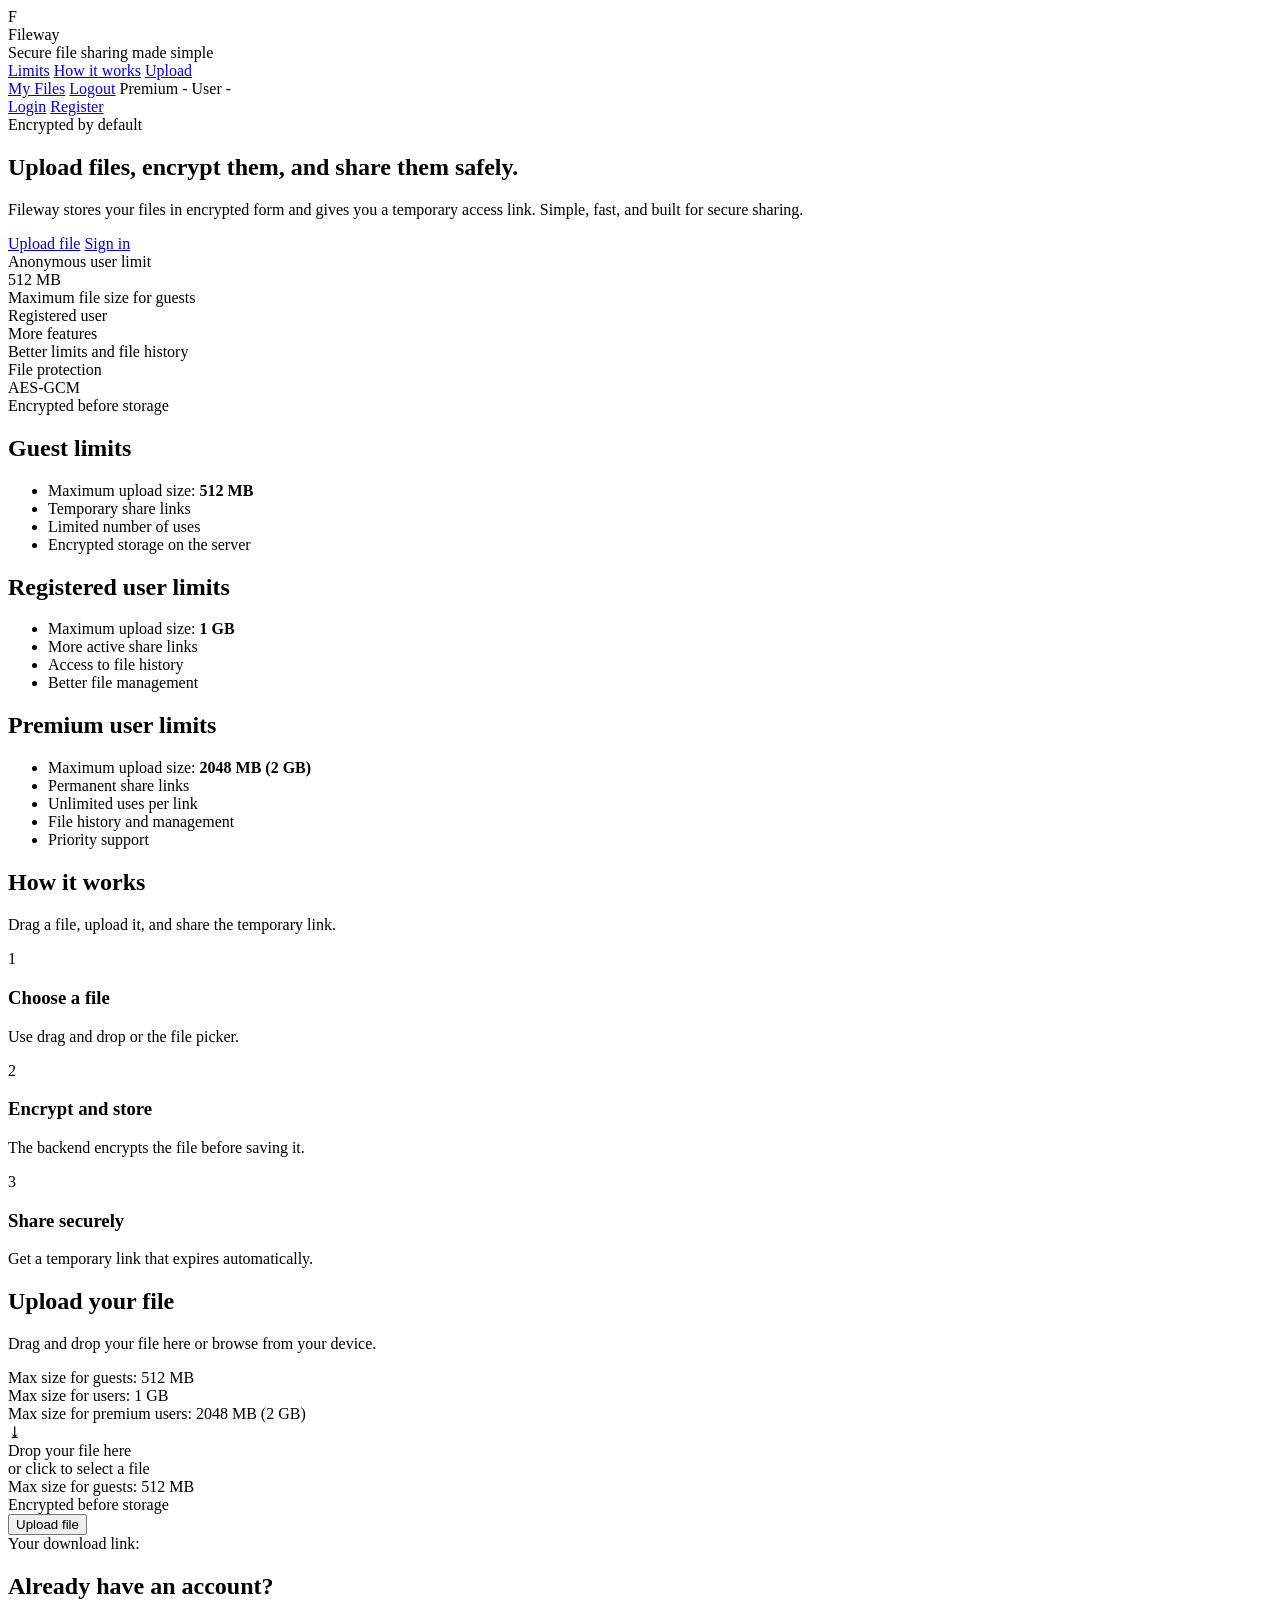
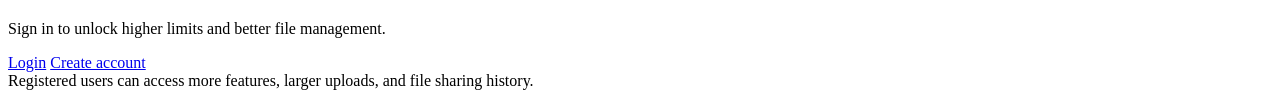
==== src/main/resources/templates/index.html @ 6db25eec "init project" ====
<!doctype html>
<html lang="en" xmlns:th="http://www.thymeleaf.org">
<head>
    <meta charset="UTF-8" />
    <meta name="viewport" content="width=device-width, initial-scale=1.0" />
    <meta http-equiv="X-UA-Compatible" content="ie=edge" />
    <link rel="stylesheet" th:href="@{/css/index.css}">
    <title>Fileway - secure way for your files</title>
</head>
<body>
<header class="topbar">
    <div class="brand">
        <div class="brand__logo">F</div>
        <div>
            <div class="brand__name">Fileway</div>
            <div class="brand__tagline">Secure file sharing made simple</div>
        </div>
    </div>

    <nav class="topbar__nav">
        <a href="#limits">Limits</a>
        <a href="#how-it-works">How it works</a>
        <a href="#upload">Upload</a>
        <div th:if="${isLoggedIn}">
            <a href="/my-files">My Files</a>
            <a href="/logout">Logout</a>

            <span th:if="${isPremium}" class="user-status premium">
            Premium - <span th:text="${user.email}"></span>
        </span>

                <span th:unless="${isPremium}" class="user-status">
            User - <span th:text="${user.email}"></span>
        </span>
            </div>

            <div th:unless="${isLoggedIn}">
                <a href="#login">Login</a>
                <a href="/register">Register</a>
            </div>
    </nav>
</header>

<main class="page">
    <section class="hero">
        <div class="hero__content">
            <span class="hero__badge">Encrypted by default</span>
            <h1>Upload files, encrypt them, and share them safely.</h1>
            <p>
                Fileway stores your files in encrypted form and gives you a temporary access link.
                Simple, fast, and built for secure sharing.
            </p>

            <div class="hero__actions">
                <a class="btn btn--primary" href="#upload">Upload file</a>
                <a class="btn btn--secondary" href="#login">Sign in</a>
            </div>
        </div>

        <aside class="hero__panel">
            <div class="stat-card">
                <div class="stat-card__label">Anonymous user limit</div>
                <div class="stat-card__value">512 MB</div>
                <div class="stat-card__note">Maximum file size for guests</div>
            </div>
            <div class="stat-card">
                <div class="stat-card__label">Registered user</div>
                <div class="stat-card__value">More features</div>
                <div class="stat-card__note">Better limits and file history</div>
            </div>
            <div class="stat-card">
                <div class="stat-card__label">File protection</div>
                <div class="stat-card__value">AES-GCM</div>
                <div class="stat-card__note">Encrypted before storage</div>
            </div>
        </aside>
    </section>

    <section class="info-grid" id="limits">
        <article class="info-card" >
            <h2>Guest limits</h2>
            <ul>
                <li>Maximum upload size: <strong>512 MB</strong></li>
                <li>Temporary share links</li>
                <li>Limited number of uses</li>
                <li>Encrypted storage on the server</li>
            </ul>
        </article>

        <article class="info-card">
            <h2>Registered user limits</h2>
            <ul>
                <li>Maximum upload size: <strong>1 GB</strong></li>
                <li>More active share links</li>
                <li>Access to file history</li>
                <li>Better file management</li>
            </ul>
        </article>

        <article class="info-card">
            <h2>Premium user limits</h2>
            <ul>
                <li>Maximum upload size: <strong>2048 MB (2 GB)</strong></li>
                <li>Permanent share links</li>
                <li>Unlimited uses per link</li>
                <li>File history and management</li>
                <li>Priority support</li>
            </ul>
        </article>
    </section>

    <section class="panel" id="how-it-works">
        <div class="panel__header">
            <h2>How it works</h2>
            <p>Drag a file, upload it, and share the temporary link.</p>
        </div>
        <div class="steps">
            <div class="step">
                <span class="step__number">1</span>
                <h3>Choose a file</h3>
                <p>Use drag and drop or the file picker.</p>
            </div>
            <div class="step">
                <span class="step__number">2</span>
                <h3>Encrypt and store</h3>
                <p>The backend encrypts the file before saving it.</p>
            </div>
            <div class="step">
                <span class="step__number">3</span>
                <h3>Share securely</h3>
                <p>Get a temporary link that expires automatically.</p>
            </div>
        </div>
    </section>

    <section class="upload-section" id="upload">
        <div class="upload-card">
            <div class="panel__header">
                <h2>Upload your file</h2>
                <p>Drag and drop your file here or browse from your device.</p>
            </div>
            <div class="dropzone__hint" th:if="${!isLoggedIn}">Max size for guests: 512 MB</div>
            <div class="dropzone__hint" th:if="${isLoggedIn and !isPremium}">Max size for users: 1 GB</div>
            <div class="dropzone__hint" th:if="${isPremium}">Max size for premium users: 2048 MB (2 GB)</div>
            <form action="/upload" method="POST" enctype="multipart/form-data" class="upload-form">
                <input type="hidden" th:name="${_csrf.parameterName}" th:value="${_csrf.token}">
                <div class="dropzone" id="dropzone">
                    <input id="file" type="file" name="file" hidden />
                    <div class="dropzone__icon">⤓</div>
                    <div class="dropzone__title">Drop your file here</div>
                    <div class="dropzone__subtitle">or click to select a file</div>
                    <div class="dropzone__hint">Max size for guests: 512 MB</div>
                </div>

                <div class="upload-meta">
                    <span>Encrypted before storage</span>
                </div>

                <input type="submit" value="Upload file" class="btn btn--primary btn--full" />

                <div th:if="${successMessage}" class="alert alert-success" th:text="${successMessage}"></div>

                <div th:if="${linkOnFile}" class="link-box">
                    <div class="link-box__title">Your download link:</div>
                    <a th:href="${linkOnFile}" th:text="${linkOnFile}"></a>
                </div>

                <div th:if="${errorMessage}" class="alert alert-error" th:text="${errorMessage}"></div>
            </form>
        </div>
        <div class="login-card" id="login">
            <div class="panel__header">
                <h2>Already have an account?</h2>
                <p>Sign in to unlock higher limits and better file management.</p>
            </div>

            <div class="login-card__actions">
                <a class="btn btn--secondary btn--full" href="/login">Login</a>
                <a class="btn btn--ghost btn--full" href="/register">Create account</a>
            </div>

            <div class="login-card__note">
                Registered users can access more features, larger uploads, and file sharing history.
            </div>
        </div>
    </section>
</main>

<script>
    const dropzone = document.getElementById('dropzone');
    const fileInput = document.getElementById('file');

    if (dropzone && fileInput) {
        dropzone.addEventListener('click', () => fileInput.click());

        dropzone.addEventListener('dragover', (event) => {
            event.preventDefault();
            dropzone.classList.add('is-dragover');
        });

        dropzone.addEventListener('dragleave', () => {
            dropzone.classList.remove('is-dragover');
        });

        dropzone.addEventListener('drop', (event) => {
            event.preventDefault();
            dropzone.classList.remove('is-dragover');
            if (event.dataTransfer.files.length > 0) {
                fileInput.files = event.dataTransfer.files;
                dropzone.querySelector('.dropzone__title').textContent = event.dataTransfer.files[0].name;
                dropzone.querySelector('.dropzone__subtitle').textContent = 'File selected';
            }
        });

        fileInput.addEventListener('change', () => {
            if (fileInput.files.length > 0) {
                dropzone.querySelector('.dropzone__title').textContent = fileInput.files[0].name;
                dropzone.querySelector('.dropzone__subtitle').textContent = 'File selected';
            }
        });
    }
</script>
</body>
</html>
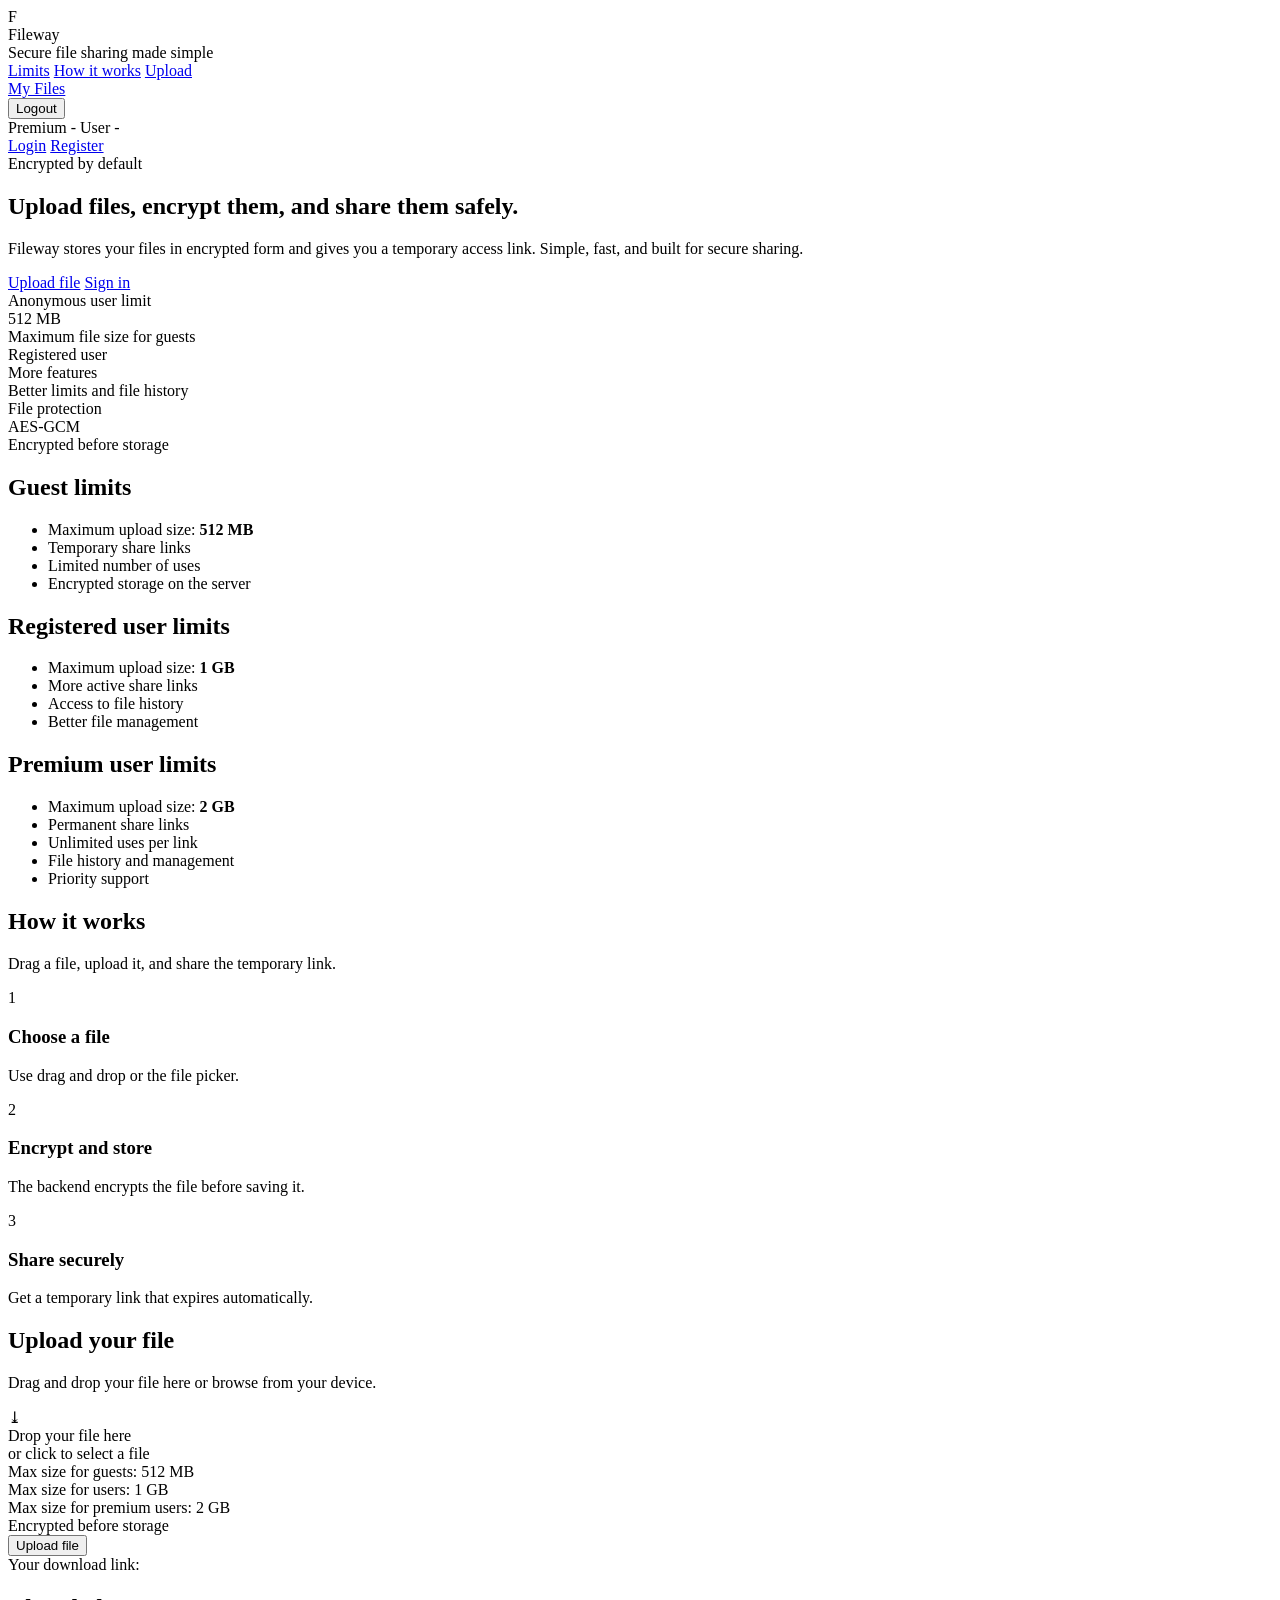
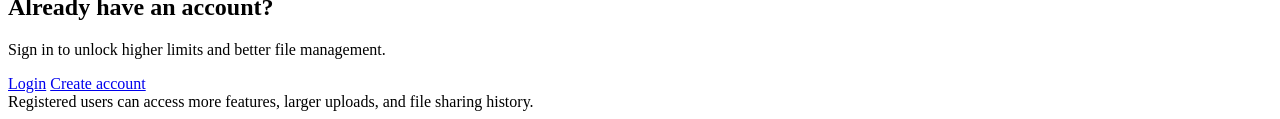
==== commit 9028e190: "1. Refactor exception messages 2. Change file-user relation logic 3. Fix UI bugs 4. Add user-files p" ====
--- a/src/main/resources/templates/index.html
+++ b/src/main/resources/templates/index.html
@@ -1,5 +1,5 @@
 <!doctype html>
-<html lang="en" xmlns:th="http://www.thymeleaf.org">
+<html lang="en" xmlns:th="https://www.thymeleaf.org">
 <head>
     <meta charset="UTF-8" />
     <meta name="viewport" content="width=device-width, initial-scale=1.0" />
@@ -23,7 +23,9 @@
         <a href="#upload">Upload</a>
         <div th:if="${isLoggedIn}">
             <a href="/my-files">My Files</a>
-            <a href="/logout">Logout</a>
+            <form th:action="@{/logout}" method="post">
+                <a><button type="submit">Logout</button></a>
+            </form>
 
             <span th:if="${isPremium}" class="user-status premium">
             Premium - <span th:text="${user.email}"></span>
@@ -100,7 +102,7 @@
         <article class="info-card">
             <h2>Premium user limits</h2>
             <ul>
-                <li>Maximum upload size: <strong>2048 MB (2 GB)</strong></li>
+                <li>Maximum upload size: <strong>2 GB</strong></li>
                 <li>Permanent share links</li>
                 <li>Unlimited uses per link</li>
                 <li>File history and management</li>
@@ -133,15 +135,13 @@
         </div>
     </section>
 
-    <section class="upload-section" id="upload">
+    <section th:class="${isLoggedIn} ? '' : 'upload-section'" id="upload">
+
         <div class="upload-card">
             <div class="panel__header">
                 <h2>Upload your file</h2>
                 <p>Drag and drop your file here or browse from your device.</p>
             </div>
-            <div class="dropzone__hint" th:if="${!isLoggedIn}">Max size for guests: 512 MB</div>
-            <div class="dropzone__hint" th:if="${isLoggedIn and !isPremium}">Max size for users: 1 GB</div>
-            <div class="dropzone__hint" th:if="${isPremium}">Max size for premium users: 2048 MB (2 GB)</div>
             <form action="/upload" method="POST" enctype="multipart/form-data" class="upload-form">
                 <input type="hidden" th:name="${_csrf.parameterName}" th:value="${_csrf.token}">
                 <div class="dropzone" id="dropzone">
@@ -149,7 +149,9 @@
                     <div class="dropzone__icon">⤓</div>
                     <div class="dropzone__title">Drop your file here</div>
                     <div class="dropzone__subtitle">or click to select a file</div>
-                    <div class="dropzone__hint">Max size for guests: 512 MB</div>
+                    <div class="dropzone__hint" th:if="${!isLoggedIn}">Max size for guests: 512 MB</div>
+                    <div class="dropzone__hint" th:if="${isLoggedIn and !isPremium}">Max size for users: 1 GB</div>
+                    <div class="dropzone__hint" th:if="${isPremium}">Max size for premium users: 2 GB</div>
                 </div>
 
                 <div class="upload-meta">
@@ -168,21 +170,23 @@
                 <div th:if="${errorMessage}" class="alert alert-error" th:text="${errorMessage}"></div>
             </form>
         </div>
-        <div class="login-card" id="login">
-            <div class="panel__header">
-                <h2>Already have an account?</h2>
-                <p>Sign in to unlock higher limits and better file management.</p>
-            </div>
-
-            <div class="login-card__actions">
-                <a class="btn btn--secondary btn--full" href="/login">Login</a>
-                <a class="btn btn--ghost btn--full" href="/register">Create account</a>
-            </div>
-
-            <div class="login-card__note">
-                Registered users can access more features, larger uploads, and file sharing history.
-            </div>
-        </div>
+
+
+            <div class="login-card" id="login" th:if="${!isLoggedIn}">
+                <div class="panel__header">
+                    <h2>Already have an account?</h2>
+                    <p>Sign in to unlock higher limits and better file management.</p>
+                </div>
+
+                <div class="login-card__actions">
+                    <a class="btn btn--secondary btn--full" href="/login">Login</a>
+                    <a class="btn btn--ghost btn--full" href="/register">Create account</a>
+                </div>
+
+                <div class="login-card__note">
+                    Registered users can access more features, larger uploads, and file sharing history.
+                </div>
+            </div>
     </section>
 </main>
 
